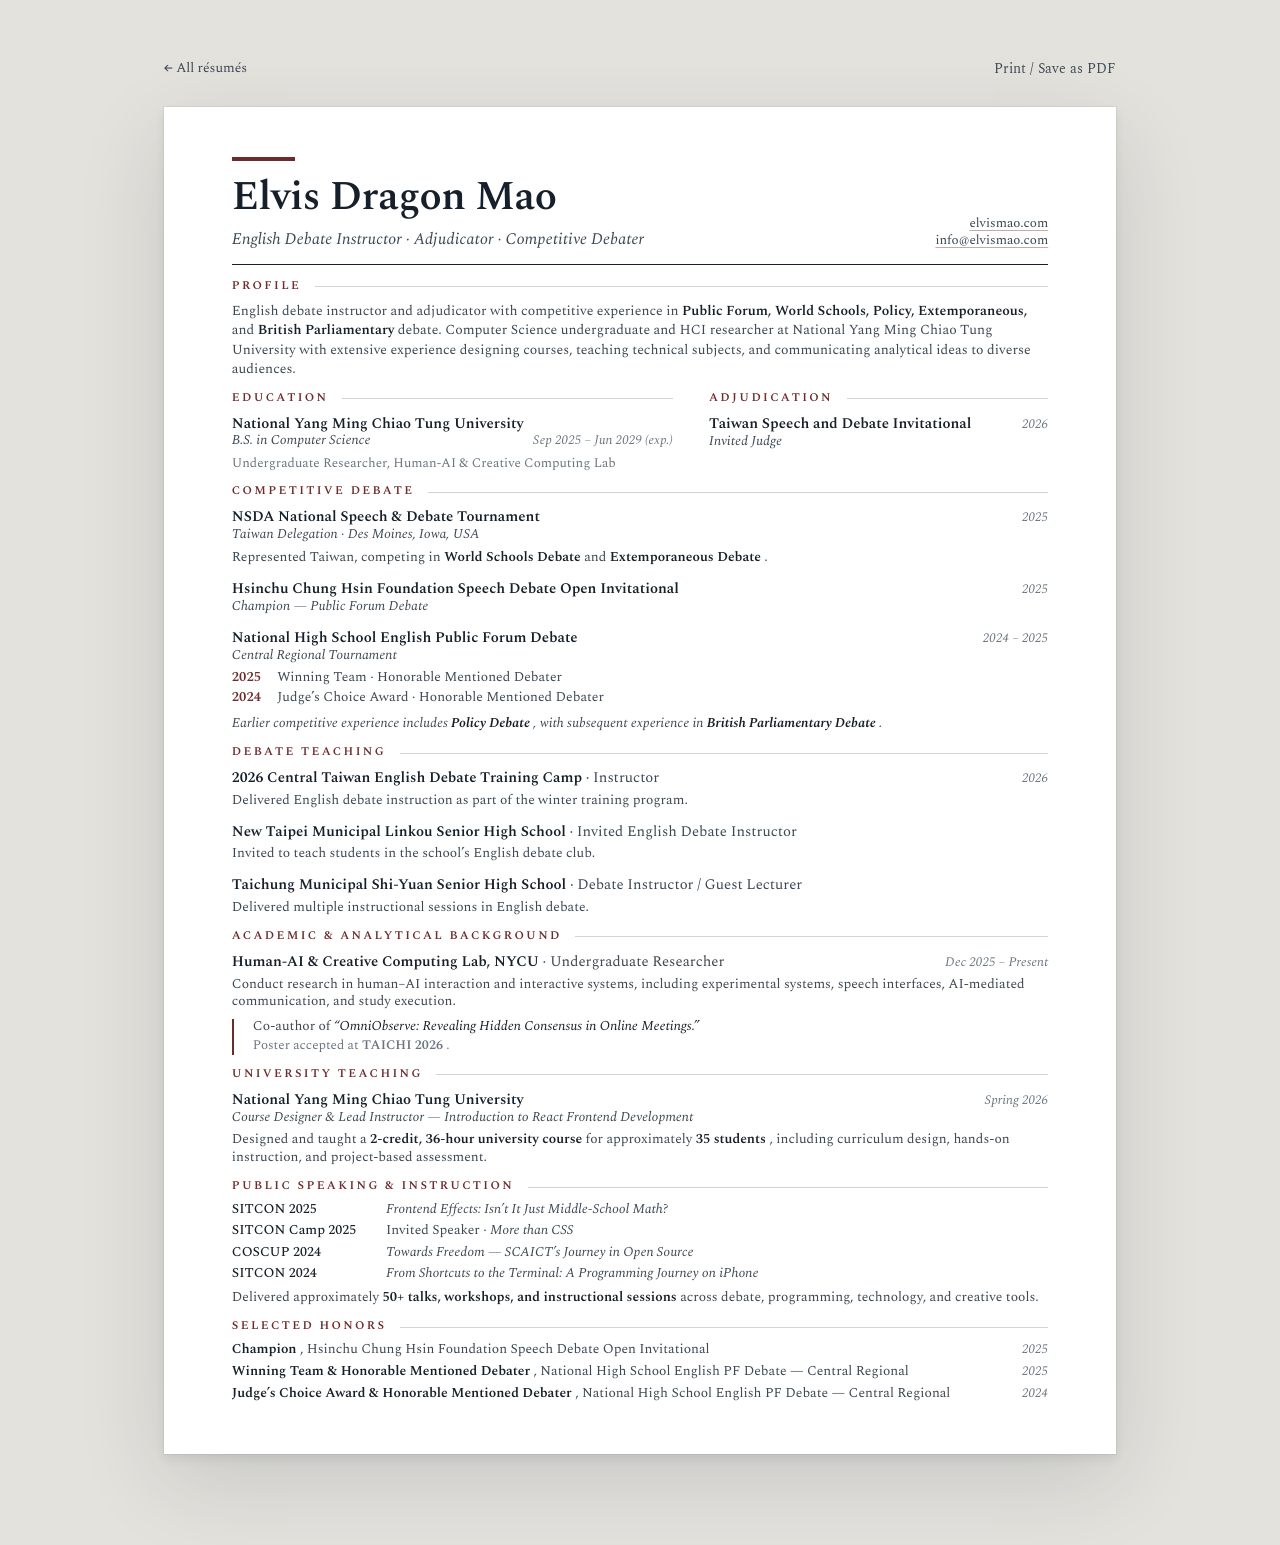
==== debate/index.html @ ac35ce0a "refactor: redesign to three design" ====
<!doctype html>
<html lang="en">
	<head>
		<meta charset="utf-8" />
		<meta name="viewport" content="width=device-width, initial-scale=1" />
		<title>Elvis Dragon Mao — Debate &amp; Teaching Résumé</title>
		<meta name="description" content="Debate and teaching résumé of Elvis Dragon Mao: English debate instructor, adjudicator, and competitive debater." />
		<link rel="stylesheet" href="../resume.css" />
		<link rel="stylesheet" href="style.css" />
	</head>
	<body>
		<nav class="toolbar">
			<a href="../" target="_blank" rel="noopener">← All résumés</a>
			<button type="button" onclick="window.print()">Print / Save as PDF</button>
		</nav>

		<article class="sheet">
			<header class="masthead">
				<div>
					<h1>Elvis Dragon Mao</h1>
					<p class="tagline">English Debate Instructor · Adjudicator · Competitive Debater</p>
				</div>
				<ul class="contact">
					<li><a href="https://elvismao.com/" target="_blank" rel="noopener">elvismao.com</a></li>
					<li><a href="mailto:info@elvismao.com" target="_blank" rel="noopener">info@elvismao.com</a></li>
				</ul>
			</header>

			<main>
				<section class="sec">
					<h2>Profile</h2>
					<p class="lede">
						English debate instructor and adjudicator with competitive experience in
						<strong>Public Forum, World Schools, Policy, Extemporaneous,</strong>
						and
						<strong>British Parliamentary</strong>
						debate. Computer Science undergraduate and HCI researcher at National Yang Ming Chiao Tung University with extensive experience designing courses, teaching technical subjects, and
						communicating analytical ideas to diverse audiences.
					</p>
				</section>

				<div class="cols-2 pair">
					<section class="sec">
						<h2>Education</h2>
						<div class="entry">
							<div class="entry-head">
								<h3>National Yang Ming Chiao Tung University</h3>
							</div>
							<p class="role">
								<span>B.S. in Computer Science</span>
								<span class="when">Sep 2025 – Jun 2029 (exp.)</span>
							</p>
							<p class="meta">Undergraduate Researcher, Human-AI &amp; Creative Computing Lab</p>
						</div>
					</section>
					<section class="sec">
						<h2>Adjudication</h2>
						<div class="entry">
							<div class="entry-head">
								<h3>Taiwan Speech and Debate Invitational</h3>
								<span class="when">2026</span>
							</div>
							<p class="role">Invited Judge</p>
						</div>
					</section>
				</div>

				<section class="sec">
					<h2>Competitive Debate</h2>
					<div class="entries">
						<div class="entry">
							<div class="entry-head">
								<h3>NSDA National Speech &amp; Debate Tournament</h3>
								<span class="when">2025</span>
							</div>
							<p class="role">Taiwan Delegation · Des Moines, Iowa, USA</p>
							<p class="prose">
								Represented Taiwan, competing in
								<strong>World Schools Debate</strong>
								and
								<strong>Extemporaneous Debate</strong>
								.
							</p>
						</div>

						<div class="entry">
							<div class="entry-head">
								<h3>Hsinchu Chung Hsin Foundation Speech Debate Open Invitational</h3>
								<span class="when">2025</span>
							</div>
							<p class="role">Champion — Public Forum Debate</p>
						</div>

						<div class="entry">
							<div class="entry-head">
								<h3>National High School English Public Forum Debate</h3>
								<span class="when">2024 – 2025</span>
							</div>
							<p class="role">Central Regional Tournament</p>
							<dl class="results">
								<dt>2025</dt>
								<dd>Winning Team · Honorable Mentioned Debater</dd>
								<dt>2024</dt>
								<dd>Judge’s Choice Award · Honorable Mentioned Debater</dd>
							</dl>
						</div>

						<p class="prose">
							Earlier competitive experience includes
							<strong>Policy Debate</strong>
							, with subsequent experience in
							<strong>British Parliamentary Debate</strong>
							.
						</p>
					</div>
				</section>

				<section class="sec">
					<h2>Debate Teaching</h2>
					<div class="entries">
						<div class="entry">
							<div class="entry-head">
								<h3>
									2026 Central Taiwan English Debate Training Camp
									<span class="sub">· Instructor</span>
								</h3>
								<span class="when">2026</span>
							</div>
							<p class="prose">Delivered English debate instruction as part of the winter training program.</p>
						</div>
						<div class="entry">
							<div class="entry-head">
								<h3>
									New Taipei Municipal Linkou Senior High School
									<span class="sub">· Invited English Debate Instructor</span>
								</h3>
							</div>
							<p class="prose">Invited to teach students in the school’s English debate club.</p>
						</div>
						<div class="entry">
							<div class="entry-head">
								<h3>
									Taichung Municipal Shi-Yuan Senior High School
									<span class="sub">· Debate Instructor / Guest Lecturer</span>
								</h3>
							</div>
							<p class="prose">Delivered multiple instructional sessions in English debate.</p>
						</div>
					</div>
				</section>

				<section class="sec">
					<h2>Academic &amp; Analytical Background</h2>
					<div class="entry">
						<div class="entry-head">
							<h3>
								Human-AI &amp; Creative Computing Lab, NYCU
								<span class="sub">· Undergraduate Researcher</span>
							</h3>
							<span class="when">Dec 2025 – Present</span>
						</div>
						<p class="prose">Conduct research in human–AI interaction and interactive systems, including experimental systems, speech interfaces, AI-mediated communication, and study execution.</p>
						<div class="cite">
							<p>
								Co-author of
								<span class="title">“OmniObserve: Revealing Hidden Consensus in Online Meetings.”</span>
							</p>
							<p class="venue">
								Poster accepted at
								<strong>TAICHI 2026</strong>
								.
							</p>
						</div>
					</div>
				</section>

				<section class="sec">
					<h2>University Teaching</h2>
					<div class="entry">
						<div class="entry-head">
							<h3>National Yang Ming Chiao Tung University</h3>
							<span class="when">Spring 2026</span>
						</div>
						<p class="role">Course Designer &amp; Lead Instructor — Introduction to React Frontend Development</p>
						<p class="prose">
							Designed and taught a
							<strong>2-credit, 36-hour university course</strong>
							for approximately
							<strong>35 students</strong>
							, including curriculum design, hands-on instruction, and project-based assessment.
						</p>
					</div>
				</section>

				<section class="sec">
					<h2>Public Speaking &amp; Instruction</h2>
					<dl class="talks">
						<dt>SITCON 2025</dt>
						<dd class="en">Frontend Effects: Isn’t It Just Middle-School Math?</dd>
						<dt>SITCON Camp 2025</dt>
						<dd>
							Invited Speaker ·
							<span class="en">More than CSS</span>
						</dd>
						<dt>COSCUP 2024</dt>
						<dd class="en">Towards Freedom — SCAICT’s Journey in Open Source</dd>
						<dt>SITCON 2024</dt>
						<dd class="en">From Shortcuts to the Terminal: A Programming Journey on iPhone</dd>
					</dl>
					<p class="prose note">
						Delivered approximately
						<strong>50+ talks, workshops, and instructional sessions</strong>
						across debate, programming, technology, and creative tools.
					</p>
				</section>

				<section class="sec">
					<h2>Selected Honors</h2>
					<dl class="ledger">
						<dt>
							<strong>Champion</strong>
							, Hsinchu Chung Hsin Foundation Speech Debate Open Invitational
						</dt>
						<dd class="when">2025</dd>
						<dt>
							<strong>Winning Team &amp; Honorable Mentioned Debater</strong>
							, National High School English PF Debate — Central Regional
						</dt>
						<dd class="when">2025</dd>
						<dt>
							<strong>Judge’s Choice Award &amp; Honorable Mentioned Debater</strong>
							, National High School English PF Debate — Central Regional
						</dt>
						<dd class="when">2024</dd>
					</dl>
				</section>
			</main>
		</article>
	</body>
</html>
---- resume.css ----
/* =====================================================================
   Elvis Dragon Mao — shared résumé system
   ---------------------------------------------------------------------
   Loaded after global.css by every résumé in tech/, research/ and
   debate/. Each of those folders adds a small style.css that only sets
   the accent colour and any layout specific to its own narrative.

   Layout is measured in millimetres and type in points, so the screen
   preview and the printed A4 page are dimensionally identical. Every
   page is its own .sheet; nothing flows between sheets.
   ===================================================================== */

@import url("https://fonts.googleapis.com/css2?family=Spectral:ital,wght@0,300;0,500;0,600;1,300;1,500&display=swap");

:root {
	--ink: #16202a;
	--ink-2: #3c4854;
	--muted: #6b7682;
	--hair: #cfd4da;
	--paper: #fff;
	--desk: #e4e2dd;
	--accent: #1d3d5e;

	--cjk: "Noto Serif TC", "Source Han Serif TC", "Songti TC", "PMingLiU", serif;
}

*,
*::before,
*::after {
	margin: 0;
	padding: 0;
	box-sizing: border-box;
}

html {
	background: var(--desk);
}

body {
	font-family: "Spectral", "Times New Roman", var(--cjk);
	color: var(--ink);
	font-variant-numeric: lining-nums;
	-webkit-font-smoothing: antialiased;
	font-synthesis: none;
	text-rendering: geometricPrecision;
	padding: 14mm 8mm 24mm;
}

a {
	color: inherit;
	text-decoration: none;
}
strong,
b {
	font-weight: 600;
}
em,
i {
	font-style: italic;
}

/* ── Screen toolbar ───────────────────────────────────────────────── */

.toolbar {
	width: 210mm;
	max-width: 100%;
	margin: 0 auto 6mm;
	display: flex;
	justify-content: space-between;
	align-items: center;
	font-size: 3.6mm;
	color: var(--ink-2);
}

.toolbar a,
.toolbar button {
	font: inherit;
	color: inherit;
	background: none;
	border: 0;
	cursor: pointer;
	padding: 1.5mm 0;
	text-decoration: underline;
	text-decoration-color: transparent;
	text-decoration-thickness: 0.2mm;
	text-underline-offset: 0.7mm;
	transition:
		text-decoration-color 0.2s,
		color 0.2s;
}

.toolbar a:hover,
.toolbar button:hover {
	color: var(--accent);
	text-decoration-color: currentColor;
}

/* ── Links ────────────────────────────────────────────────────────── */
/* A hairline accent underline marks every link on the sheet. It stays in
   print, so the clickable parts of the PDF are just as easy to spot.   */

.sheet a[href] {
	text-decoration: underline;
	text-decoration-color: color-mix(in srgb, var(--accent) 40%, transparent);
	text-decoration-thickness: 0.2mm;
	text-underline-offset: 0.7mm;
	text-decoration-skip-ink: auto;
	transition:
		color 0.2s,
		text-decoration-color 0.2s;
}

.sheet a[href]:hover {
	color: var(--accent);
	text-decoration-color: var(--accent);
}

/* ── Sheets ───────────────────────────────────────────────────────── */

.sheet {
	width: 210mm;
	height: 297mm;
	margin: 0 auto;
	padding: 11mm 15mm 10mm;
	overflow: hidden;
	display: flex;
	flex-direction: column;
	background: var(--paper);
	font-size: 3mm;
	line-height: 1.3;
	box-shadow:
		0 0 0 0.2mm rgb(22 32 42 / 0.06),
		0 1mm 2mm rgb(22 32 42 / 0.08),
		0 6mm 18mm rgb(22 32 42 / 0.14);
	-webkit-print-color-adjust: exact;
	print-color-adjust: exact;
}

.sheet + .sheet {
	margin-top: 10mm;
}

/* Top accent band: a thin rule the width of the text block. */
.sheet::before {
	content: "";
	flex: none;
	height: 0.9mm;
	width: 14mm;
	margin-bottom: 3.6mm;
	background: var(--accent);
}

.sheet > main {
	flex: 1;
	display: flex;
	flex-direction: column;
	gap: 3mm;
}

/* Running footer for multi-page documents. */
.folio {
	flex: none;
	margin-top: auto;
	padding-top: 4mm;
	display: flex;
	justify-content: space-between;
	font-size: 2.6mm;
	letter-spacing: 0.06em;
	color: var(--muted);
}

/* ── Header ───────────────────────────────────────────────────────── */

.masthead {
	display: grid;
	grid-template-columns: 1fr auto;
	align-items: end;
	column-gap: 8mm;
	padding-bottom: 3mm;
	margin-bottom: 3.6mm;
	border-bottom: 0.25mm solid var(--ink);
}

.masthead h1 {
	font-size: 9mm;
	font-weight: 600;
	line-height: 1;
	letter-spacing: -0.012em;
	color: var(--ink);
}

.masthead .tagline {
	margin-top: 2.4mm;
	font-size: 3.6mm;
	font-style: italic;
	font-weight: 400;
	color: var(--ink-2);
}

.masthead .contact {
	list-style: none;
	text-align: right;
	font-size: 2.9mm;
	line-height: 1.3;
	color: var(--ink-2);
}

.masthead .contact a:hover {
	color: var(--accent);
}

/* Compact header used on continuation pages. */
.runhead {
	display: flex;
	justify-content: space-between;
	align-items: baseline;
	padding-bottom: 2.4mm;
	margin-bottom: 5.4mm;
	border-bottom: 0.25mm solid var(--ink);
	font-size: 3.2mm;
	color: var(--ink-2);
}

.runhead strong {
	font-size: 4.2mm;
	font-weight: 500;
	color: var(--ink);
}
.runhead span {
	font-style: italic;
}

/* ── Sections ─────────────────────────────────────────────────────── */

.sec > h2 {
	display: flex;
	align-items: center;
	gap: 3mm;
	margin-bottom: 2mm;
	font-size: 2.6mm;
	font-weight: 600;
	line-height: 1;
	letter-spacing: 0.2em;
	text-transform: uppercase;
	color: var(--accent);
}

.sec > h2::after {
	content: "";
	flex: 1;
	height: 0.2mm;
	background: var(--hair);
}

.lede {
	font-size: 3.05mm;
	line-height: 1.4;
	color: var(--ink-2);
}

.prose {
	color: var(--ink-2);
}
.prose + .prose,
.prose + ul,
ul + .prose {
	margin-top: 1.2mm;
}

/* ── Entries ──────────────────────────────────────────────────────── */

.entries {
	display: flex;
	flex-direction: column;
	gap: 2.5mm;
}

.entry-head {
	display: flex;
	align-items: baseline;
	justify-content: space-between;
	gap: 4mm;
}

.entry-head h3 {
	font-size: 3.25mm;
	font-weight: 600;
	line-height: 1.3;
	color: var(--ink);
}

.entry-head h3 .sub {
	font-weight: 400;
	color: var(--ink-2);
}

.when {
	flex: none;
	font-size: 2.9mm;
	font-style: italic;
	font-weight: 400;
	white-space: nowrap;
	color: var(--muted);
	font-variant-numeric: tabular-nums lining-nums;
}

.role {
	display: flex;
	align-items: baseline;
	justify-content: space-between;
	gap: 4mm;
	font-style: italic;
	color: var(--ink-2);
}

.role + .role {
	margin-top: 0.2mm;
}

.meta {
	font-size: 2.9mm;
	color: var(--muted);
}

.entry > ul,
.entry > .prose,
.entry > .meta {
	margin-top: 1.1mm;
}

/* Bullets: a short accent dash hung in the gutter. */
.entry ul,
ul.dash {
	list-style: none;
	color: var(--ink-2);
}

.entry li,
ul.dash li {
	position: relative;
	padding-left: 4.2mm;
}

.entry li + li,
ul.dash li + li {
	margin-top: 0.5mm;
}

.entry li::before,
ul.dash li::before {
	content: "";
	position: absolute;
	left: 0.4mm;
	top: 0.68em;
	width: 1.8mm;
	height: 0.22mm;
	background: var(--accent);
}

.entry li strong,
.prose strong,
.lede strong {
	color: var(--ink);
}

/* Sub-projects nested under a lab or organisation. */
.subentry {
	margin-top: 2.4mm;
	padding-left: 4.2mm;
	border-left: 0.2mm solid var(--hair);
}

.subentry h4 {
	display: flex;
	justify-content: space-between;
	align-items: baseline;
	gap: 4mm;
	font-size: 3.2mm;
	font-weight: 500;
	font-style: italic;
	color: var(--ink);
}

.subentry h4 .tag {
	font-style: normal;
	font-weight: 400;
	font-size: 2.9mm;
	color: var(--muted);
}

.subentry > .prose,
.subentry > ul {
	margin-top: 1mm;
}

/* ── Honours: award / context / year rows ─────────────────────────── */

.ledger {
	display: grid;
	grid-template-columns: 1fr auto;
	column-gap: 6mm;
	row-gap: 0.9mm;
	color: var(--ink-2);
}

.ledger dt strong {
	color: var(--ink);
}
.ledger dd {
	text-align: right;
}
.ledger dd.when {
	font-size: 2.9mm;
}

/* Year-grouped variant: year in a hanging column. */
.years {
	display: grid;
	grid-template-columns: 13mm 1fr;
	column-gap: 4mm;
	row-gap: 2mm;
}

.years > h3 {
	font-size: 3.1mm;
	font-weight: 600;
	color: var(--accent);
	font-variant-numeric: tabular-nums lining-nums;
}

.years > ul {
	list-style: none;
	color: var(--ink-2);
}
.years > ul li + li {
	margin-top: 0.5mm;
}
.years > ul strong {
	color: var(--ink);
}

/* ── Skills: label / value grid ───────────────────────────────────── */

.skills {
	display: grid;
	grid-template-columns: 34mm 1fr;
	column-gap: 4mm;
	row-gap: 1mm;
}

.skills dt {
	font-weight: 500;
	color: var(--ink);
}

.skills dd {
	color: var(--ink-2);
}

/* ── Chips (research interests etc.) ──────────────────────────────── */

.chips {
	display: flex;
	flex-wrap: wrap;
	gap: 1.4mm 1.6mm;
	list-style: none;
}

.chips li {
	padding: 0.5mm 2.4mm 0.6mm;
	border: 0.2mm solid var(--hair);
	border-radius: 10mm;
	font-size: 2.9mm;
	color: var(--ink-2);
}

/* ── Citation block ───────────────────────────────────────────────── */

.cite {
	padding-left: 4.2mm;
	border-left: 0.6mm solid var(--accent);
	color: var(--ink-2);
}

.cite .title {
	font-style: italic;
	color: var(--ink);
}
.cite .venue {
	margin-top: 0.4mm;
	font-size: 2.9mm;
	color: var(--muted);
}
.cite .me {
	font-weight: 600;
	color: var(--ink);
	text-decoration: underline;
	text-decoration-thickness: 0.15mm;
	text-underline-offset: 0.6mm;
}

/* ── Talks ────────────────────────────────────────────────────────── */

.talks {
	display: grid;
	grid-template-columns: 30mm 1fr;
	column-gap: 4mm;
	row-gap: 1.6mm;
}

.talks dt {
	font-weight: 500;
	color: var(--ink);
}

.talks dd {
	color: var(--ink-2);
}
.talks .zh {
	font-family: var(--cjk);
	font-size: 3mm;
	color: var(--ink);
}
.talks .en {
	font-style: italic;
}

/* ── Utility ──────────────────────────────────────────────────────── */

.cols-2 {
	display: grid;
	grid-template-columns: 1fr 1fr;
	column-gap: 8mm;
}

.nowrap {
	white-space: nowrap;
}

/* ── Print ────────────────────────────────────────────────────────── */

@page {
	size: A4 portrait;
	margin: 0;
}

@media print {
	html {
		background: #fff;
	}
	body {
		padding: 0;
	}
	.toolbar {
		display: none;
	}

	.sheet {
		margin: 0;
		box-shadow: none;
		break-after: page;
	}

	.sheet + .sheet {
		margin-top: 0;
	}
	.sheet:last-of-type {
		break-after: auto;
	}
}

/* ── Screen scale ─────────────────────────────────────────────────── */
/* The sheet keeps its real A4 geometry and is zoomed as a whole, so the
   preview never reflows. Steps are sized so the sheet (plus a 16px
   gutter on narrow screens) always fits the viewport width.          */

:root {
	--z: 0.36;
}

@media (min-width: 360px) {
	:root {
		--z: 0.4;
	}
}
@media (min-width: 400px) {
	:root {
		--z: 0.46;
	}
}
@media (min-width: 480px) {
	:root {
		--z: 0.56;
	}
}
@media (min-width: 600px) {
	:root {
		--z: 0.71;
	}
}
@media (min-width: 720px) {
	:root {
		--z: 0.86;
	}
}
@media (min-width: 880px) {
	:root {
		--z: 1;
	}
}
@media (min-width: 1100px) {
	:root {
		--z: 1.2;
	}
}
@media (min-width: 1360px) {
	:root {
		--z: 1.4;
	}
}
@media (min-width: 1700px) {
	:root {
		--z: 1.6;
	}
}

@media screen {
	.sheet {
		zoom: var(--z);
	}

	.toolbar {
		width: calc(210mm * var(--z));
	}
}

@media screen and (max-width: 879px) {
	body {
		padding: 4mm 16px 12mm;
	}
}
---- debate/style.css ----
/* Debate & teaching résumé — one page, oxblood accent. */

:root {
	--accent: #6e2b2b;
}

/* Year-by-year results under a single tournament. */
.results {
	display: grid;
	grid-template-columns: 10mm 1fr;
	row-gap: 0.4mm;
	margin-top: 1mm;
	color: var(--ink-2);
}

.results dt {
	font-weight: 600;
	color: var(--accent);
	font-variant-numeric: tabular-nums lining-nums;
}

.entries > .prose {
	margin-top: -0.6mm;
	font-style: italic;
}

/* Two short sections side by side. */
.pair {
	grid-template-columns: 1.3fr 1fr;
	align-items: start;
}

.cite {
	margin-top: 1.4mm;
}
.note {
	margin-top: 1.4mm;
}

.talks {
	row-gap: 0.8mm;
}
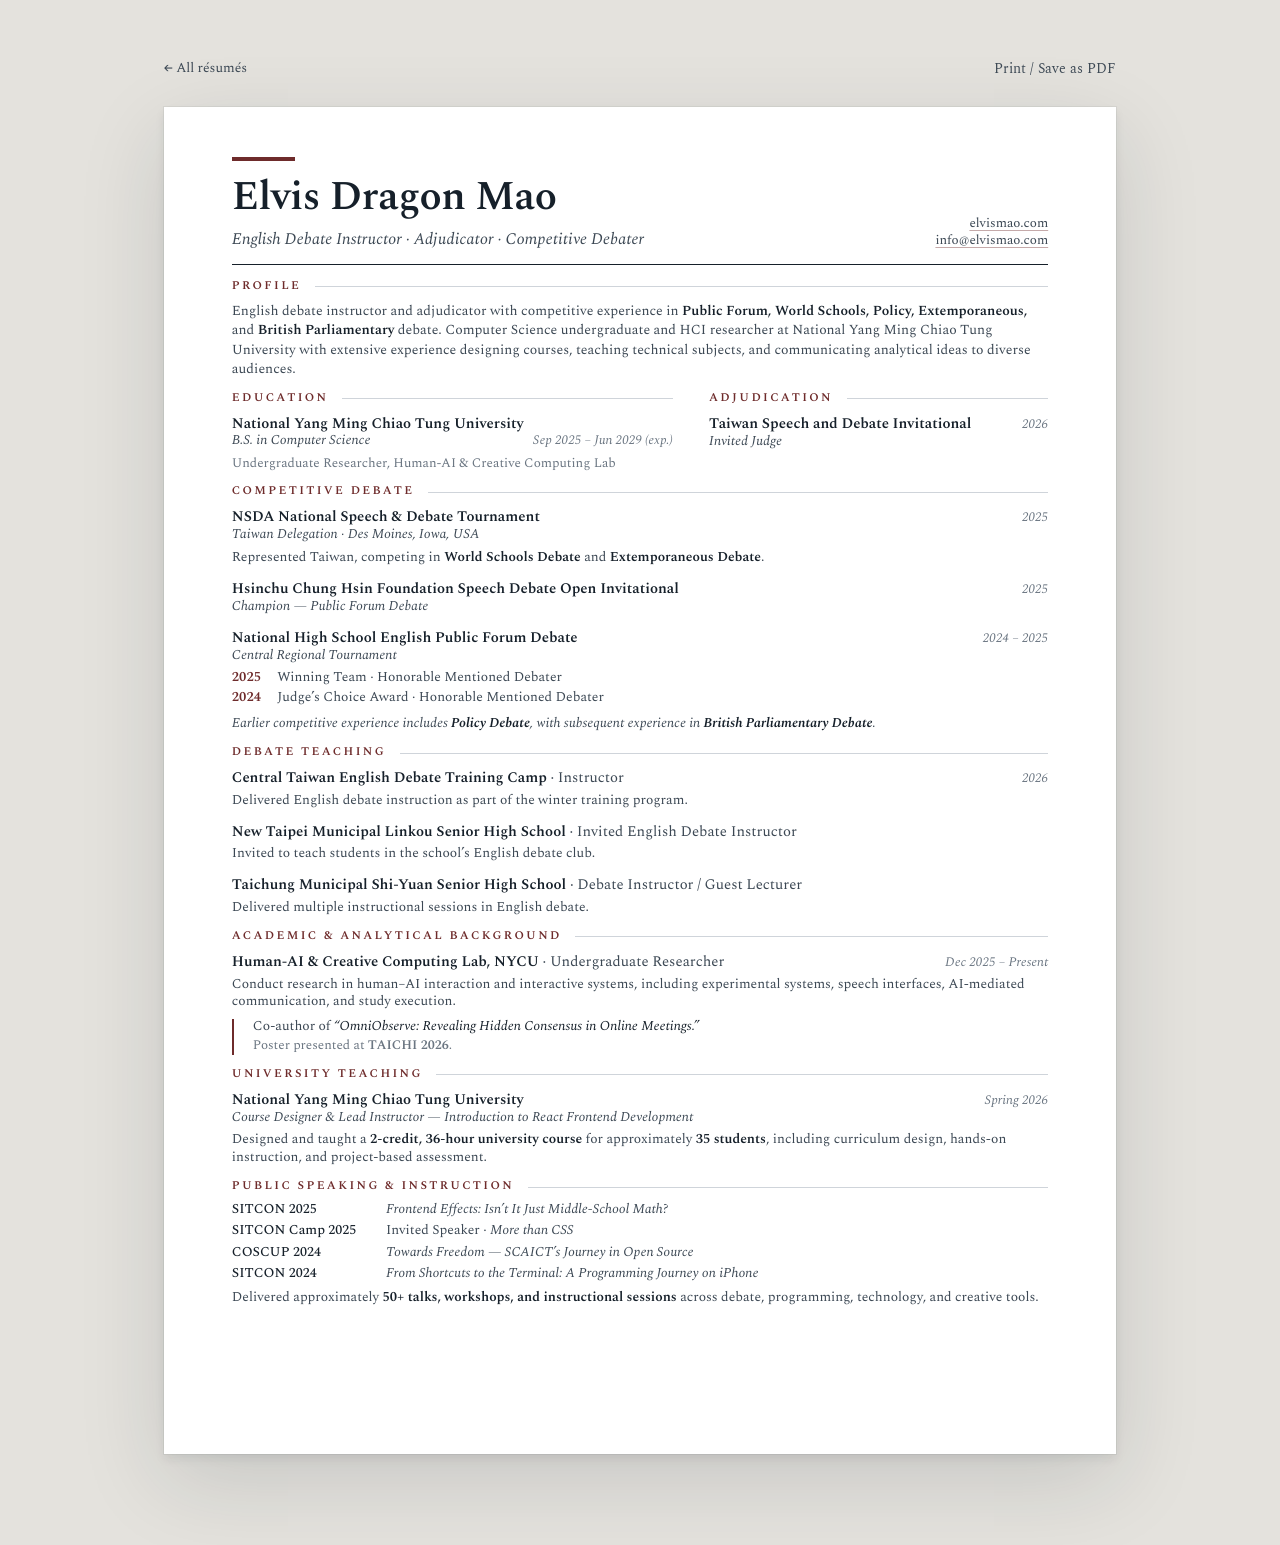
==== commit 017f472b: "resume: polish wording, honors layout, and punctuation spacing Prettier's htmlWhitespaceSensitivity " ====
--- a/debate/index.html
+++ b/debate/index.html
@@ -78,8 +78,7 @@
 								Represented Taiwan, competing in
 								<strong>World Schools Debate</strong>
 								and
-								<strong>Extemporaneous Debate</strong>
-								.
+								<strong>Extemporaneous Debate</strong>.
 							</p>
 						</div>
 
@@ -107,10 +106,8 @@
 
 						<p class="prose">
 							Earlier competitive experience includes
-							<strong>Policy Debate</strong>
-							, with subsequent experience in
-							<strong>British Parliamentary Debate</strong>
-							.
+							<strong>Policy Debate</strong>, with subsequent experience in
+							<strong>British Parliamentary Debate</strong>.
 						</p>
 					</div>
 				</section>
@@ -121,7 +118,7 @@
 						<div class="entry">
 							<div class="entry-head">
 								<h3>
-									2026 Central Taiwan English Debate Training Camp
+									Central Taiwan English Debate Training Camp
 									<span class="sub">· Instructor</span>
 								</h3>
 								<span class="when">2026</span>
@@ -166,9 +163,8 @@
 								<span class="title">“OmniObserve: Revealing Hidden Consensus in Online Meetings.”</span>
 							</p>
 							<p class="venue">
-								Poster accepted at
-								<strong>TAICHI 2026</strong>
-								.
+								Poster presented at
+								<strong>TAICHI 2026</strong>.
 							</p>
 						</div>
 					</div>
@@ -186,8 +182,7 @@
 							Designed and taught a
 							<strong>2-credit, 36-hour university course</strong>
 							for approximately
-							<strong>35 students</strong>
-							, including curriculum design, hands-on instruction, and project-based assessment.
+							<strong>35 students</strong>, including curriculum design, hands-on instruction, and project-based assessment.
 						</p>
 					</div>
 				</section>
@@ -213,27 +208,6 @@
 						across debate, programming, technology, and creative tools.
 					</p>
 				</section>
-
-				<section class="sec">
-					<h2>Selected Honors</h2>
-					<dl class="ledger">
-						<dt>
-							<strong>Champion</strong>
-							, Hsinchu Chung Hsin Foundation Speech Debate Open Invitational
-						</dt>
-						<dd class="when">2025</dd>
-						<dt>
-							<strong>Winning Team &amp; Honorable Mentioned Debater</strong>
-							, National High School English PF Debate — Central Regional
-						</dt>
-						<dd class="when">2025</dd>
-						<dt>
-							<strong>Judge’s Choice Award &amp; Honorable Mentioned Debater</strong>
-							, National High School English PF Debate — Central Regional
-						</dt>
-						<dd class="when">2024</dd>
-					</dl>
-				</section>
 			</main>
 		</article>
 	</body>
--- a/resume.css
+++ b/resume.css
@@ -494,9 +494,6 @@
 .cite .me {
 	font-weight: 600;
 	color: var(--ink);
-	text-decoration: underline;
-	text-decoration-thickness: 0.15mm;
-	text-underline-offset: 0.6mm;
 }
 
 /* ── Talks ────────────────────────────────────────────────────────── */
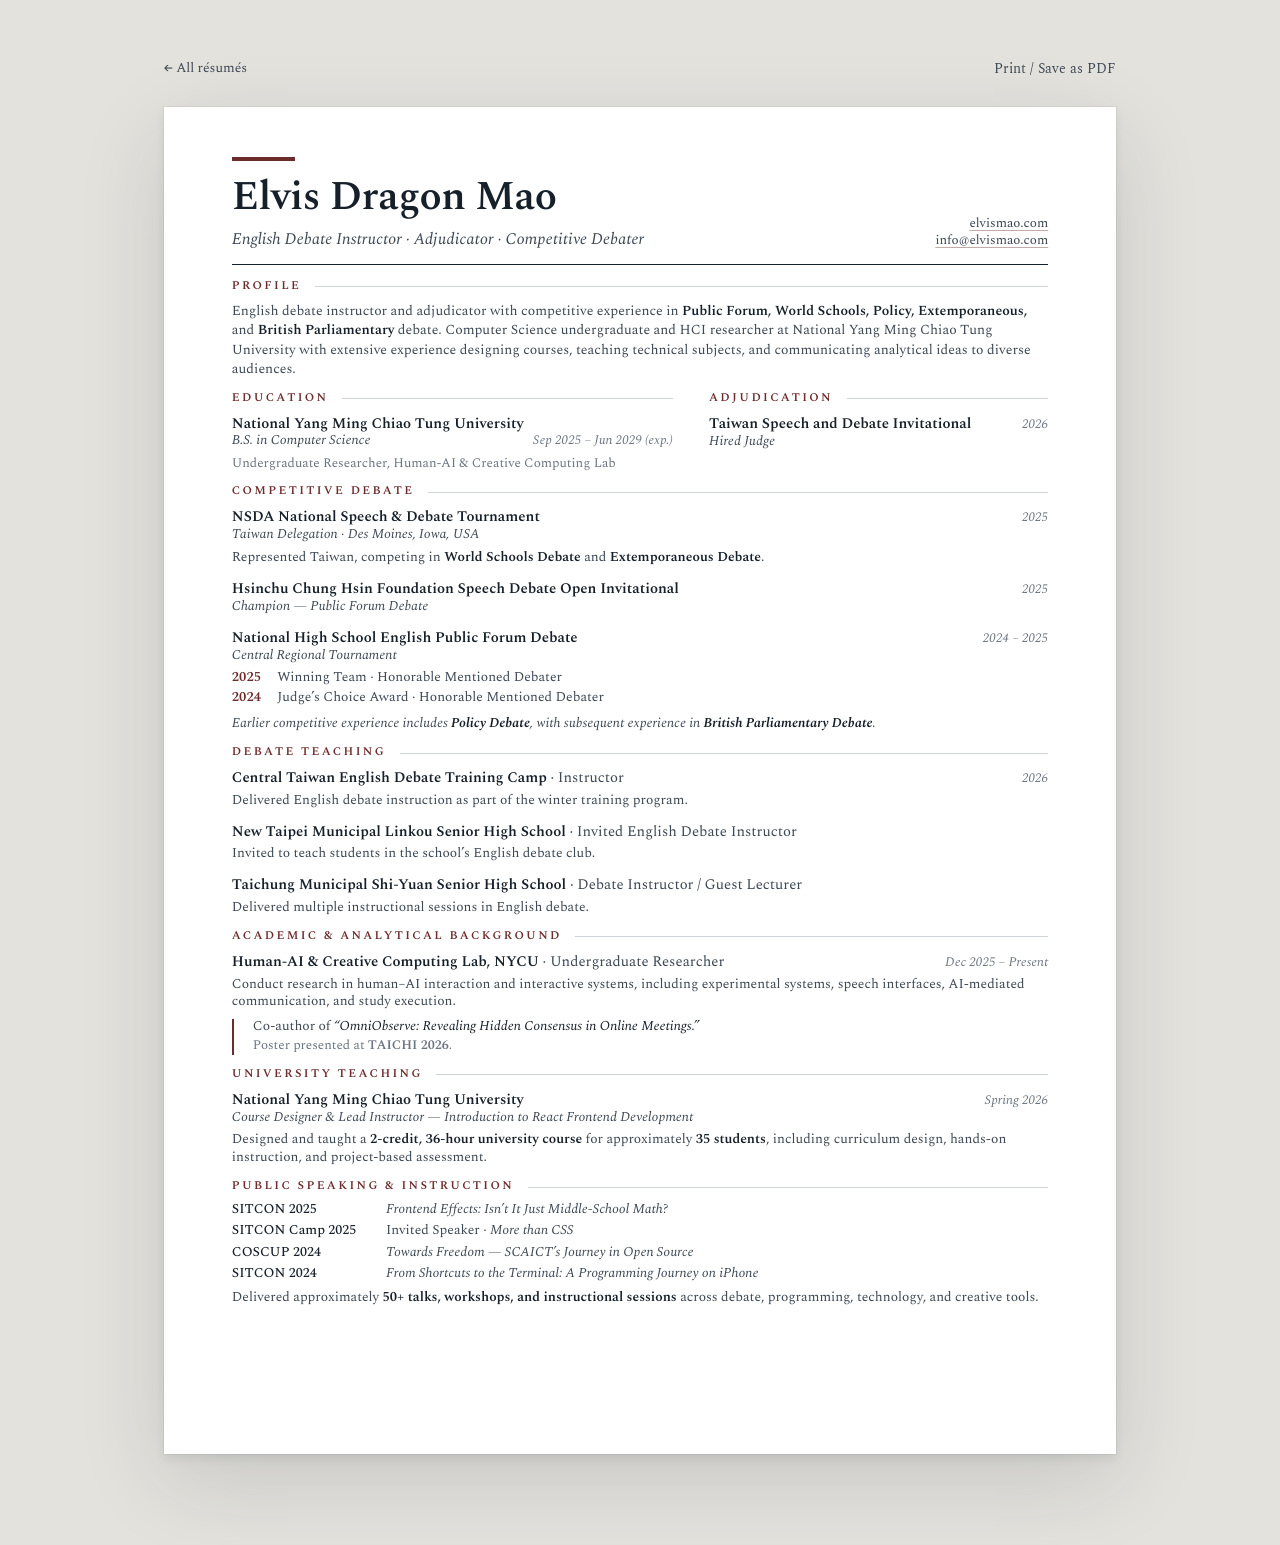
==== commit 8950b32c: "nav: remove target attributes from résumé links and update course details" ====
--- a/debate/index.html
+++ b/debate/index.html
@@ -10,7 +10,7 @@
 	</head>
 	<body>
 		<nav class="toolbar">
-			<a href="../" target="_blank" rel="noopener">← All résumés</a>
+			<a href="../">← All résumés</a>
 			<button type="button" onclick="window.print()">Print / Save as PDF</button>
 		</nav>
 
@@ -60,7 +60,7 @@
 								<h3>Taiwan Speech and Debate Invitational</h3>
 								<span class="when">2026</span>
 							</div>
-							<p class="role">Invited Judge</p>
+							<p class="role">Hired Judge</p>
 						</div>
 					</section>
 				</div>
